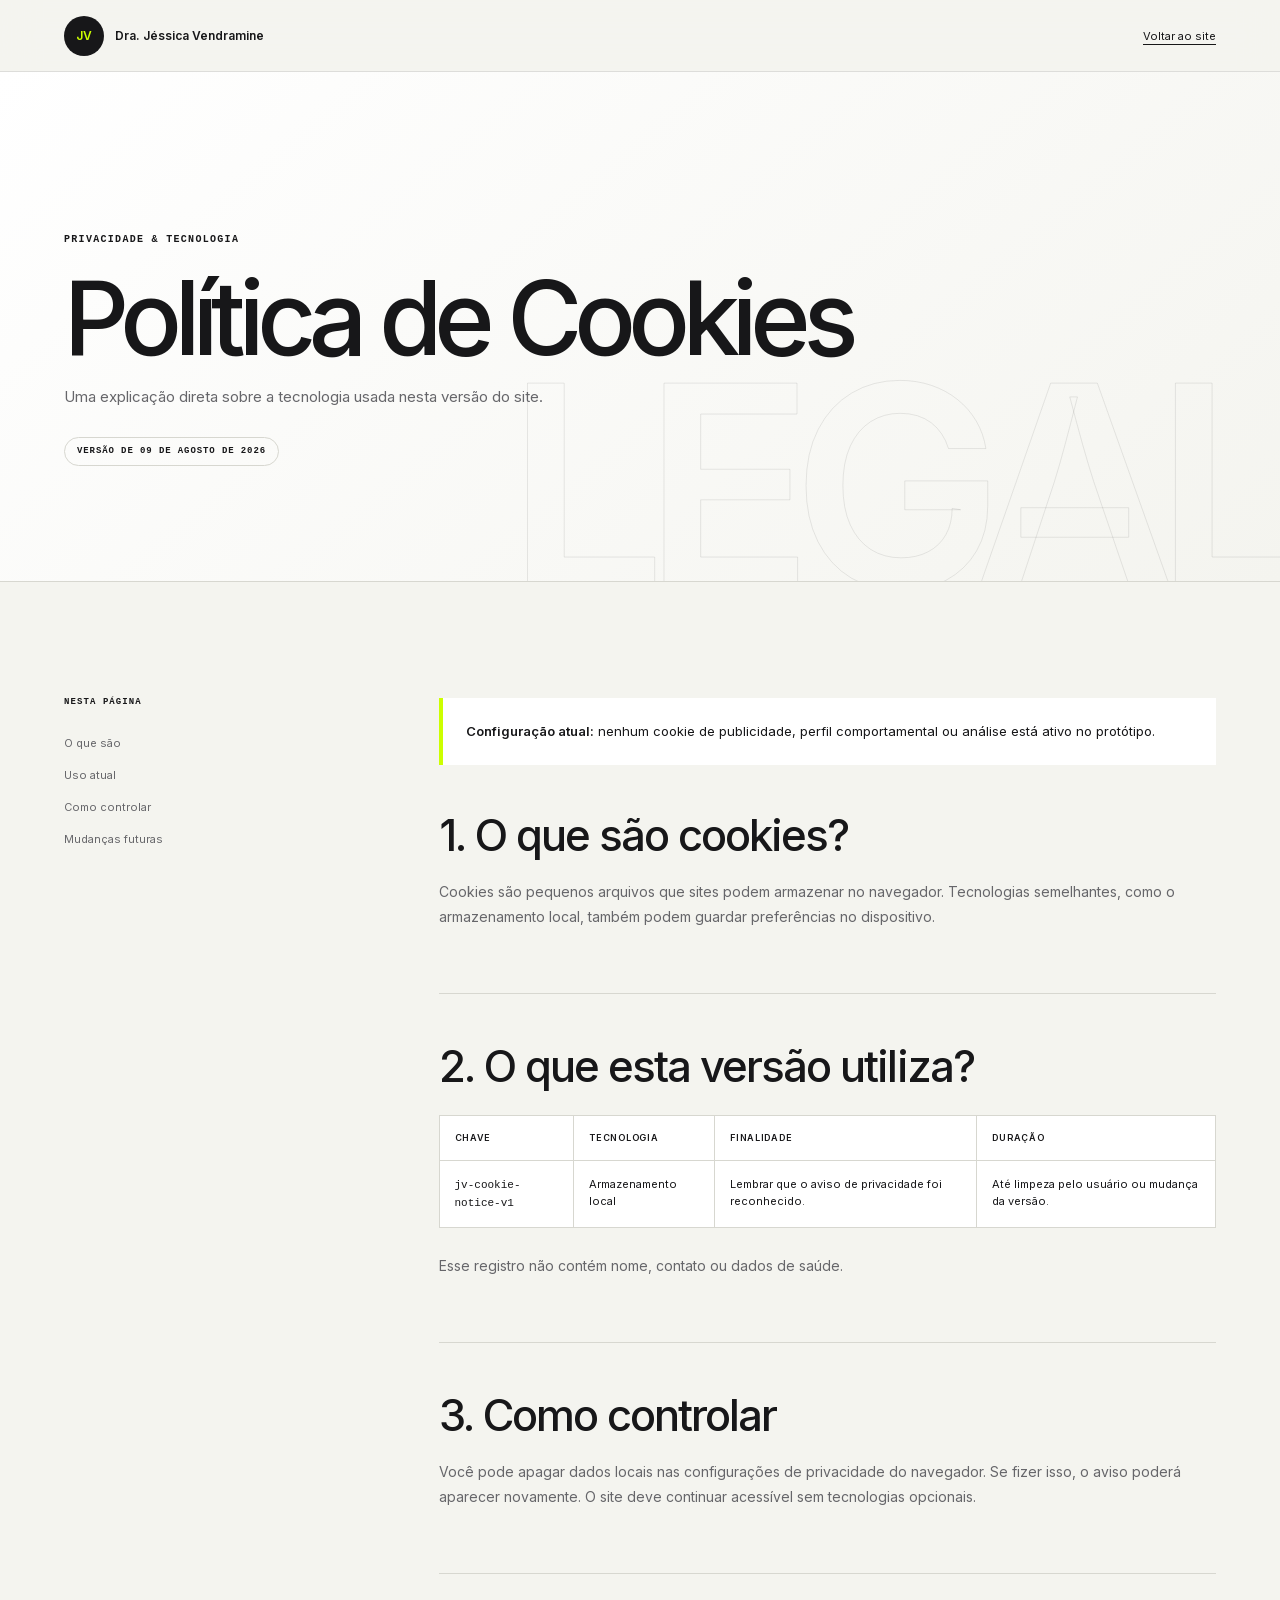
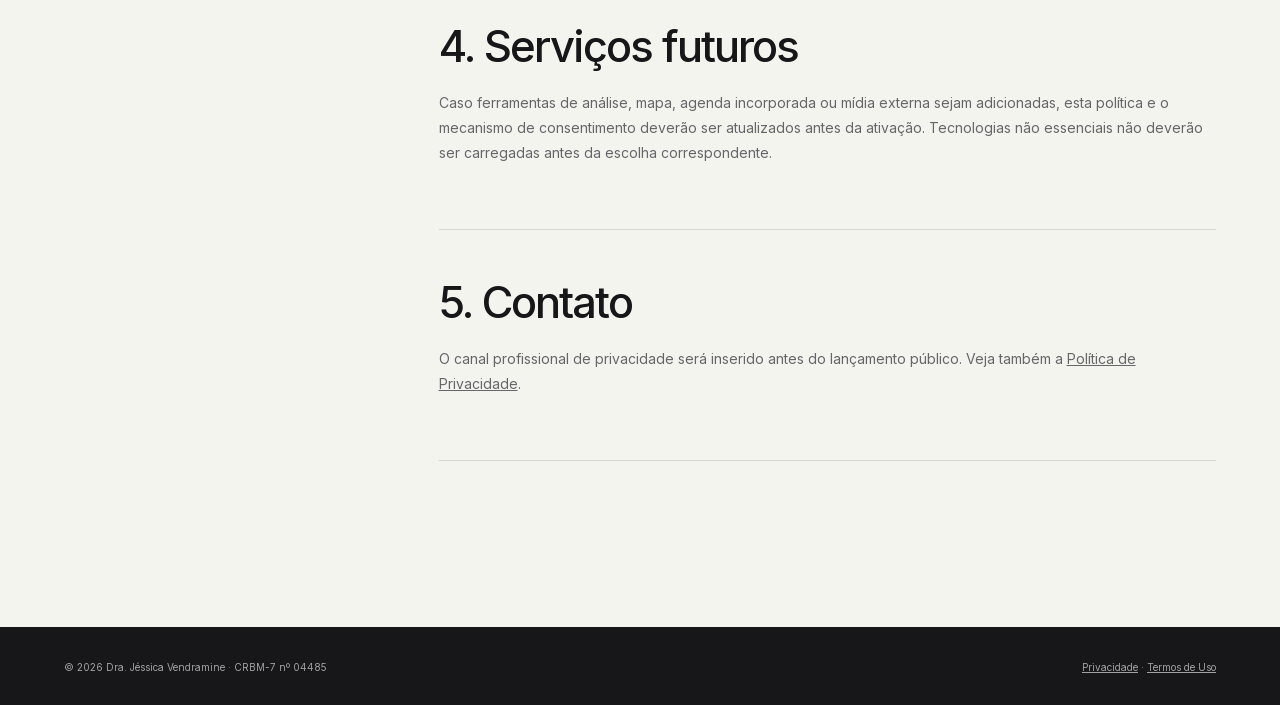
==== politica-de-cookies.html @ 3f8a2b16 "Primeira versão da landing page" ====
<!doctype html><html lang="pt-BR"><head><meta charset="utf-8"><meta name="viewport" content="width=device-width,initial-scale=1"><meta name="robots" content="index,follow"><title>Política de Cookies | Dra. Jéssica Vendramine</title><meta name="description" content="Política de Cookies do site da Dra. Jéssica Vendramine."><link rel="stylesheet" href="assets/templates/digital-architect.aura.build/assets/css2_19fd9cc6b396.css"><link rel="stylesheet" href="assets/legal.css"></head><body>
<nav class="legal-nav"><a class="legal-brand" href="index.html"><b>JV</b><span>Dra. Jéssica Vendramine</span></a><a href="index.html">Voltar ao site</a></nav><header class="legal-hero"><span class="eyebrow">Privacidade & tecnologia</span><h1>Política de Cookies</h1><p>Uma explicação direta sobre a tecnologia usada nesta versão do site.</p><span class="legal-date">Versão de 09 de agosto de 2026</span></header>
<main class="legal-layout"><aside class="legal-aside"><strong>Nesta página</strong><a href="#o-que-sao">O que são</a><a href="#uso-atual">Uso atual</a><a href="#controle">Como controlar</a><a href="#mudancas">Mudanças futuras</a></aside><article class="legal-content"><div class="legal-notice"><strong>Configuração atual:</strong> nenhum cookie de publicidade, perfil comportamental ou análise está ativo no protótipo.</div>
<section id="o-que-sao"><h2>1. O que são cookies?</h2><p>Cookies são pequenos arquivos que sites podem armazenar no navegador. Tecnologias semelhantes, como o armazenamento local, também podem guardar preferências no dispositivo.</p></section>
<section id="uso-atual"><h2>2. O que esta versão utiliza?</h2><table class="legal-table"><thead><tr><th>Chave</th><th>Tecnologia</th><th>Finalidade</th><th>Duração</th></tr></thead><tbody><tr><td><code>jv-cookie-notice-v1</code></td><td>Armazenamento local</td><td>Lembrar que o aviso de privacidade foi reconhecido.</td><td>Até limpeza pelo usuário ou mudança da versão.</td></tr></tbody></table><p>Esse registro não contém nome, contato ou dados de saúde.</p></section>
<section id="controle"><h2>3. Como controlar</h2><p>Você pode apagar dados locais nas configurações de privacidade do navegador. Se fizer isso, o aviso poderá aparecer novamente. O site deve continuar acessível sem tecnologias opcionais.</p></section>
<section id="mudancas"><h2>4. Serviços futuros</h2><p>Caso ferramentas de análise, mapa, agenda incorporada ou mídia externa sejam adicionadas, esta política e o mecanismo de consentimento deverão ser atualizados antes da ativação. Tecnologias não essenciais não deverão ser carregadas antes da escolha correspondente.</p></section>
<section><h2>5. Contato</h2><p>O canal profissional de privacidade será inserido antes do lançamento público. Veja também a <a href="politica-de-privacidade.html">Política de Privacidade</a>.</p></section></article></main><footer class="legal-footer"><span>© 2026 Dra. Jéssica Vendramine · CRBM-7 nº 04485</span><span><a href="politica-de-privacidade.html">Privacidade</a> · <a href="termos-de-uso.html">Termos de Uso</a></span></footer></body></html>
---- assets/templates/digital-architect.aura.build/assets/css2_19fd9cc6b396.css ----
/* cyrillic-ext */
@font-face {
  font-family: 'Inter';
  font-style: normal;
  font-weight: 300;
  font-display: swap;
  src: url("UcC73FwrK3iLTeHuS_nVMrMxCp50Sj_7249155f7a06.woff2") format('woff2');
  unicode-range: U+0460-052F, U+1C80-1C8A, U+20B4, U+2DE0-2DFF, U+A640-A69F, U+FE2E-FE2F;
}
/* cyrillic */
@font-face {
  font-family: 'Inter';
  font-style: normal;
  font-weight: 300;
  font-display: swap;
  src: url("UcC73FwrK3iLTeHuS_nVMrMxCp50Sj_e34c5f1bf15e.woff2") format('woff2');
  unicode-range: U+0301, U+0400-045F, U+0490-0491, U+04B0-04B1, U+2116;
}
/* greek-ext */
@font-face {
  font-family: 'Inter';
  font-style: normal;
  font-weight: 300;
  font-display: swap;
  src: url("UcC73FwrK3iLTeHuS_nVMrMxCp50Sj_6e1a6b2b96f4.woff2") format('woff2');
  unicode-range: U+1F00-1FFF;
}
/* greek */
@font-face {
  font-family: 'Inter';
  font-style: normal;
  font-weight: 300;
  font-display: swap;
  src: url("UcC73FwrK3iLTeHuS_nVMrMxCp50Sj_656bbed6cec3.woff2") format('woff2');
  unicode-range: U+0370-0377, U+037A-037F, U+0384-038A, U+038C, U+038E-03A1, U+03A3-03FF;
}
/* vietnamese */
@font-face {
  font-family: 'Inter';
  font-style: normal;
  font-weight: 300;
  font-display: swap;
  src: url("UcC73FwrK3iLTeHuS_nVMrMxCp50Sj_fc83e07548c4.woff2") format('woff2');
  unicode-range: U+0102-0103, U+0110-0111, U+0128-0129, U+0168-0169, U+01A0-01A1, U+01AF-01B0, U+0300-0301, U+0303-0304, U+0308-0309, U+0323, U+0329, U+1EA0-1EF9, U+20AB;
}
/* latin-ext */
@font-face {
  font-family: 'Inter';
  font-style: normal;
  font-weight: 300;
  font-display: swap;
  src: url("UcC73FwrK3iLTeHuS_nVMrMxCp50Sj_749a308406a6.woff2") format('woff2');
  unicode-range: U+0100-02BA, U+02BD-02C5, U+02C7-02CC, U+02CE-02D7, U+02DD-02FF, U+0304, U+0308, U+0329, U+1D00-1DBF, U+1E00-1E9F, U+1EF2-1EFF, U+2020, U+20A0-20AB, U+20AD-20C0, U+2113, U+2C60-2C7F, U+A720-A7FF;
}
/* latin */
@font-face {
  font-family: 'Inter';
  font-style: normal;
  font-weight: 300;
  font-display: swap;
  src: url("UcC73FwrK3iLTeHuS_nVMrMxCp50Sj_1ab1ad55902b.woff2") format('woff2');
  unicode-range: U+0000-00FF, U+0131, U+0152-0153, U+02BB-02BC, U+02C6, U+02DA, U+02DC, U+0304, U+0308, U+0329, U+2000-206F, U+20AC, U+2122, U+2191, U+2193, U+2212, U+2215, U+FEFF, U+FFFD;
}
/* cyrillic-ext */
@font-face {
  font-family: 'Inter';
  font-style: normal;
  font-weight: 400;
  font-display: swap;
  src: url("UcC73FwrK3iLTeHuS_nVMrMxCp50Sj_7249155f7a06.woff2") format('woff2');
  unicode-range: U+0460-052F, U+1C80-1C8A, U+20B4, U+2DE0-2DFF, U+A640-A69F, U+FE2E-FE2F;
}
/* cyrillic */
@font-face {
  font-family: 'Inter';
  font-style: normal;
  font-weight: 400;
  font-display: swap;
  src: url("UcC73FwrK3iLTeHuS_nVMrMxCp50Sj_e34c5f1bf15e.woff2") format('woff2');
  unicode-range: U+0301, U+0400-045F, U+0490-0491, U+04B0-04B1, U+2116;
}
/* greek-ext */
@font-face {
  font-family: 'Inter';
  font-style: normal;
  font-weight: 400;
  font-display: swap;
  src: url("UcC73FwrK3iLTeHuS_nVMrMxCp50Sj_6e1a6b2b96f4.woff2") format('woff2');
  unicode-range: U+1F00-1FFF;
}
/* greek */
@font-face {
  font-family: 'Inter';
  font-style: normal;
  font-weight: 400;
  font-display: swap;
  src: url("UcC73FwrK3iLTeHuS_nVMrMxCp50Sj_656bbed6cec3.woff2") format('woff2');
  unicode-range: U+0370-0377, U+037A-037F, U+0384-038A, U+038C, U+038E-03A1, U+03A3-03FF;
}
/* vietnamese */
@font-face {
  font-family: 'Inter';
  font-style: normal;
  font-weight: 400;
  font-display: swap;
  src: url("UcC73FwrK3iLTeHuS_nVMrMxCp50Sj_fc83e07548c4.woff2") format('woff2');
  unicode-range: U+0102-0103, U+0110-0111, U+0128-0129, U+0168-0169, U+01A0-01A1, U+01AF-01B0, U+0300-0301, U+0303-0304, U+0308-0309, U+0323, U+0329, U+1EA0-1EF9, U+20AB;
}
/* latin-ext */
@font-face {
  font-family: 'Inter';
  font-style: normal;
  font-weight: 400;
  font-display: swap;
  src: url("UcC73FwrK3iLTeHuS_nVMrMxCp50Sj_749a308406a6.woff2") format('woff2');
  unicode-range: U+0100-02BA, U+02BD-02C5, U+02C7-02CC, U+02CE-02D7, U+02DD-02FF, U+0304, U+0308, U+0329, U+1D00-1DBF, U+1E00-1E9F, U+1EF2-1EFF, U+2020, U+20A0-20AB, U+20AD-20C0, U+2113, U+2C60-2C7F, U+A720-A7FF;
}
/* latin */
@font-face {
  font-family: 'Inter';
  font-style: normal;
  font-weight: 400;
  font-display: swap;
  src: url("UcC73FwrK3iLTeHuS_nVMrMxCp50Sj_1ab1ad55902b.woff2") format('woff2');
  unicode-range: U+0000-00FF, U+0131, U+0152-0153, U+02BB-02BC, U+02C6, U+02DA, U+02DC, U+0304, U+0308, U+0329, U+2000-206F, U+20AC, U+2122, U+2191, U+2193, U+2212, U+2215, U+FEFF, U+FFFD;
}
/* cyrillic-ext */
@font-face {
  font-family: 'Inter';
  font-style: normal;
  font-weight: 500;
  font-display: swap;
  src: url("UcC73FwrK3iLTeHuS_nVMrMxCp50Sj_7249155f7a06.woff2") format('woff2');
  unicode-range: U+0460-052F, U+1C80-1C8A, U+20B4, U+2DE0-2DFF, U+A640-A69F, U+FE2E-FE2F;
}
/* cyrillic */
@font-face {
  font-family: 'Inter';
  font-style: normal;
  font-weight: 500;
  font-display: swap;
  src: url("UcC73FwrK3iLTeHuS_nVMrMxCp50Sj_e34c5f1bf15e.woff2") format('woff2');
  unicode-range: U+0301, U+0400-045F, U+0490-0491, U+04B0-04B1, U+2116;
}
/* greek-ext */
@font-face {
  font-family: 'Inter';
  font-style: normal;
  font-weight: 500;
  font-display: swap;
  src: url("UcC73FwrK3iLTeHuS_nVMrMxCp50Sj_6e1a6b2b96f4.woff2") format('woff2');
  unicode-range: U+1F00-1FFF;
}
/* greek */
@font-face {
  font-family: 'Inter';
  font-style: normal;
  font-weight: 500;
  font-display: swap;
  src: url("UcC73FwrK3iLTeHuS_nVMrMxCp50Sj_656bbed6cec3.woff2") format('woff2');
  unicode-range: U+0370-0377, U+037A-037F, U+0384-038A, U+038C, U+038E-03A1, U+03A3-03FF;
}
/* vietnamese */
@font-face {
  font-family: 'Inter';
  font-style: normal;
  font-weight: 500;
  font-display: swap;
  src: url("UcC73FwrK3iLTeHuS_nVMrMxCp50Sj_fc83e07548c4.woff2") format('woff2');
  unicode-range: U+0102-0103, U+0110-0111, U+0128-0129, U+0168-0169, U+01A0-01A1, U+01AF-01B0, U+0300-0301, U+0303-0304, U+0308-0309, U+0323, U+0329, U+1EA0-1EF9, U+20AB;
}
/* latin-ext */
@font-face {
  font-family: 'Inter';
  font-style: normal;
  font-weight: 500;
  font-display: swap;
  src: url("UcC73FwrK3iLTeHuS_nVMrMxCp50Sj_749a308406a6.woff2") format('woff2');
  unicode-range: U+0100-02BA, U+02BD-02C5, U+02C7-02CC, U+02CE-02D7, U+02DD-02FF, U+0304, U+0308, U+0329, U+1D00-1DBF, U+1E00-1E9F, U+1EF2-1EFF, U+2020, U+20A0-20AB, U+20AD-20C0, U+2113, U+2C60-2C7F, U+A720-A7FF;
}
/* latin */
@font-face {
  font-family: 'Inter';
  font-style: normal;
  font-weight: 500;
  font-display: swap;
  src: url("UcC73FwrK3iLTeHuS_nVMrMxCp50Sj_1ab1ad55902b.woff2") format('woff2');
  unicode-range: U+0000-00FF, U+0131, U+0152-0153, U+02BB-02BC, U+02C6, U+02DA, U+02DC, U+0304, U+0308, U+0329, U+2000-206F, U+20AC, U+2122, U+2191, U+2193, U+2212, U+2215, U+FEFF, U+FFFD;
}
/* cyrillic-ext */
@font-face {
  font-family: 'Inter';
  font-style: normal;
  font-weight: 600;
  font-display: swap;
  src: url("UcC73FwrK3iLTeHuS_nVMrMxCp50Sj_7249155f7a06.woff2") format('woff2');
  unicode-range: U+0460-052F, U+1C80-1C8A, U+20B4, U+2DE0-2DFF, U+A640-A69F, U+FE2E-FE2F;
}
/* cyrillic */
@font-face {
  font-family: 'Inter';
  font-style: normal;
  font-weight: 600;
  font-display: swap;
  src: url("UcC73FwrK3iLTeHuS_nVMrMxCp50Sj_e34c5f1bf15e.woff2") format('woff2');
  unicode-range: U+0301, U+0400-045F, U+0490-0491, U+04B0-04B1, U+2116;
}
/* greek-ext */
@font-face {
  font-family: 'Inter';
  font-style: normal;
  font-weight: 600;
  font-display: swap;
  src: url("UcC73FwrK3iLTeHuS_nVMrMxCp50Sj_6e1a6b2b96f4.woff2") format('woff2');
  unicode-range: U+1F00-1FFF;
}
/* greek */
@font-face {
  font-family: 'Inter';
  font-style: normal;
  font-weight: 600;
  font-display: swap;
  src: url("UcC73FwrK3iLTeHuS_nVMrMxCp50Sj_656bbed6cec3.woff2") format('woff2');
  unicode-range: U+0370-0377, U+037A-037F, U+0384-038A, U+038C, U+038E-03A1, U+03A3-03FF;
}
/* vietnamese */
@font-face {
  font-family: 'Inter';
  font-style: normal;
  font-weight: 600;
  font-display: swap;
  src: url("UcC73FwrK3iLTeHuS_nVMrMxCp50Sj_fc83e07548c4.woff2") format('woff2');
  unicode-range: U+0102-0103, U+0110-0111, U+0128-0129, U+0168-0169, U+01A0-01A1, U+01AF-01B0, U+0300-0301, U+0303-0304, U+0308-0309, U+0323, U+0329, U+1EA0-1EF9, U+20AB;
}
/* latin-ext */
@font-face {
  font-family: 'Inter';
  font-style: normal;
  font-weight: 600;
  font-display: swap;
  src: url("UcC73FwrK3iLTeHuS_nVMrMxCp50Sj_749a308406a6.woff2") format('woff2');
  unicode-range: U+0100-02BA, U+02BD-02C5, U+02C7-02CC, U+02CE-02D7, U+02DD-02FF, U+0304, U+0308, U+0329, U+1D00-1DBF, U+1E00-1E9F, U+1EF2-1EFF, U+2020, U+20A0-20AB, U+20AD-20C0, U+2113, U+2C60-2C7F, U+A720-A7FF;
}
/* latin */
@font-face {
  font-family: 'Inter';
  font-style: normal;
  font-weight: 600;
  font-display: swap;
  src: url("UcC73FwrK3iLTeHuS_nVMrMxCp50Sj_1ab1ad55902b.woff2") format('woff2');
  unicode-range: U+0000-00FF, U+0131, U+0152-0153, U+02BB-02BC, U+02C6, U+02DA, U+02DC, U+0304, U+0308, U+0329, U+2000-206F, U+20AC, U+2122, U+2191, U+2193, U+2212, U+2215, U+FEFF, U+FFFD;
}
---- assets/legal.css ----
:root{--paper:#f4f4ef;--white:#fff;--ink:#171719;--muted:#66666a;--line:#d7d7d0;--lime:#ccff00;--page-pad:clamp(20px,5vw,78px)}
*,*::before,*::after{box-sizing:border-box}html{background:var(--paper);scroll-behavior:smooth}body{margin:0;background:var(--paper);color:var(--ink);font-family:'Inter',Arial,Helvetica,sans-serif;-webkit-font-smoothing:antialiased}a{color:inherit}::selection{background:var(--ink);color:#fff}.legal-nav{position:sticky;z-index:10;top:0;display:flex;align-items:center;justify-content:space-between;gap:24px;min-height:72px;padding:0 var(--page-pad);border-bottom:1px solid rgba(23,23,25,.1);background:rgba(244,244,239,.88);backdrop-filter:blur(18px)}.legal-brand{display:flex;align-items:center;gap:11px;text-decoration:none}.legal-brand b{display:grid;place-items:center;width:40px;height:40px;border-radius:50%;background:var(--ink);color:var(--lime);font-size:12px}.legal-brand span{font-size:12px;font-weight:600}.legal-nav>a:last-child{font-size:11px;text-underline-offset:4px}.legal-hero{position:relative;overflow:hidden;padding:clamp(85px,12vw,170px) var(--page-pad) clamp(65px,9vw,120px);border-bottom:1px solid var(--line);background:linear-gradient(140deg,#fff,var(--paper))}.legal-hero::after{content:"LEGAL";position:absolute;right:-.04em;bottom:-.16em;color:transparent;-webkit-text-stroke:1px rgba(23,23,25,.09);font-size:22vw;font-weight:700;line-height:1;letter-spacing:-.08em}.eyebrow{position:relative;z-index:1;font:600 10px/1 ui-monospace,monospace;text-transform:uppercase;letter-spacing:.13em}.legal-hero h1{position:relative;z-index:1;max-width:980px;margin:28px 0 22px;font-size:clamp(48px,8vw,120px);font-weight:500;line-height:.86;letter-spacing:-.075em}.legal-hero p{position:relative;z-index:1;max-width:680px;margin:0;color:var(--muted);font-size:15px;line-height:1.7}.legal-date{display:inline-flex;margin-top:28px;padding:9px 12px;border:1px solid var(--line);border-radius:999px;font:600 9px/1 ui-monospace,monospace;text-transform:uppercase;letter-spacing:.1em}.legal-layout{display:grid;grid-template-columns:minmax(190px,.35fr) minmax(0,1fr);gap:clamp(40px,8vw,130px);max-width:1300px;margin:auto;padding:clamp(70px,9vw,130px) var(--page-pad)}.legal-aside{position:sticky;top:110px;align-self:start}.legal-aside strong{display:block;margin-bottom:20px;font:600 9px/1 ui-monospace,monospace;text-transform:uppercase;letter-spacing:.12em}.legal-aside a{display:block;padding:9px 0;color:var(--muted);font-size:11px;text-decoration:none}.legal-aside a:hover{color:var(--ink)}.legal-content{max-width:820px}.legal-notice{margin-bottom:48px;padding:23px;border-left:4px solid var(--lime);background:#fff;font-size:13px;line-height:1.65}.legal-content section{padding:0 0 50px;margin:0 0 50px;border-bottom:1px solid var(--line)}.legal-content h2{margin:0 0 20px;font-size:clamp(27px,3.4vw,44px);font-weight:500;line-height:1.05;letter-spacing:-.045em}.legal-content h3{margin:30px 0 12px;font-size:17px}.legal-content p,.legal-content li{color:var(--muted);font-size:14px;line-height:1.8}.legal-content strong{color:var(--ink)}.legal-content ul{padding-left:20px}.legal-table{width:100%;border-collapse:collapse;margin:25px 0;background:#fff}.legal-table th,.legal-table td{padding:15px;border:1px solid var(--line);text-align:left;vertical-align:top;font-size:11px;line-height:1.55}.legal-table th{font-size:9px;text-transform:uppercase;letter-spacing:.08em}.legal-footer{display:flex;justify-content:space-between;gap:22px;padding:34px var(--page-pad);background:var(--ink);color:#fff}.legal-footer span,.legal-footer a{color:rgba(255,255,255,.6);font-size:10px}.legal-footer a:hover{color:var(--lime)}
@media(max-width:760px){.legal-layout{grid-template-columns:1fr}.legal-aside{position:static;display:none}.legal-hero h1{font-size:52px}.legal-table{display:block;overflow:auto}.legal-footer{display:grid}}
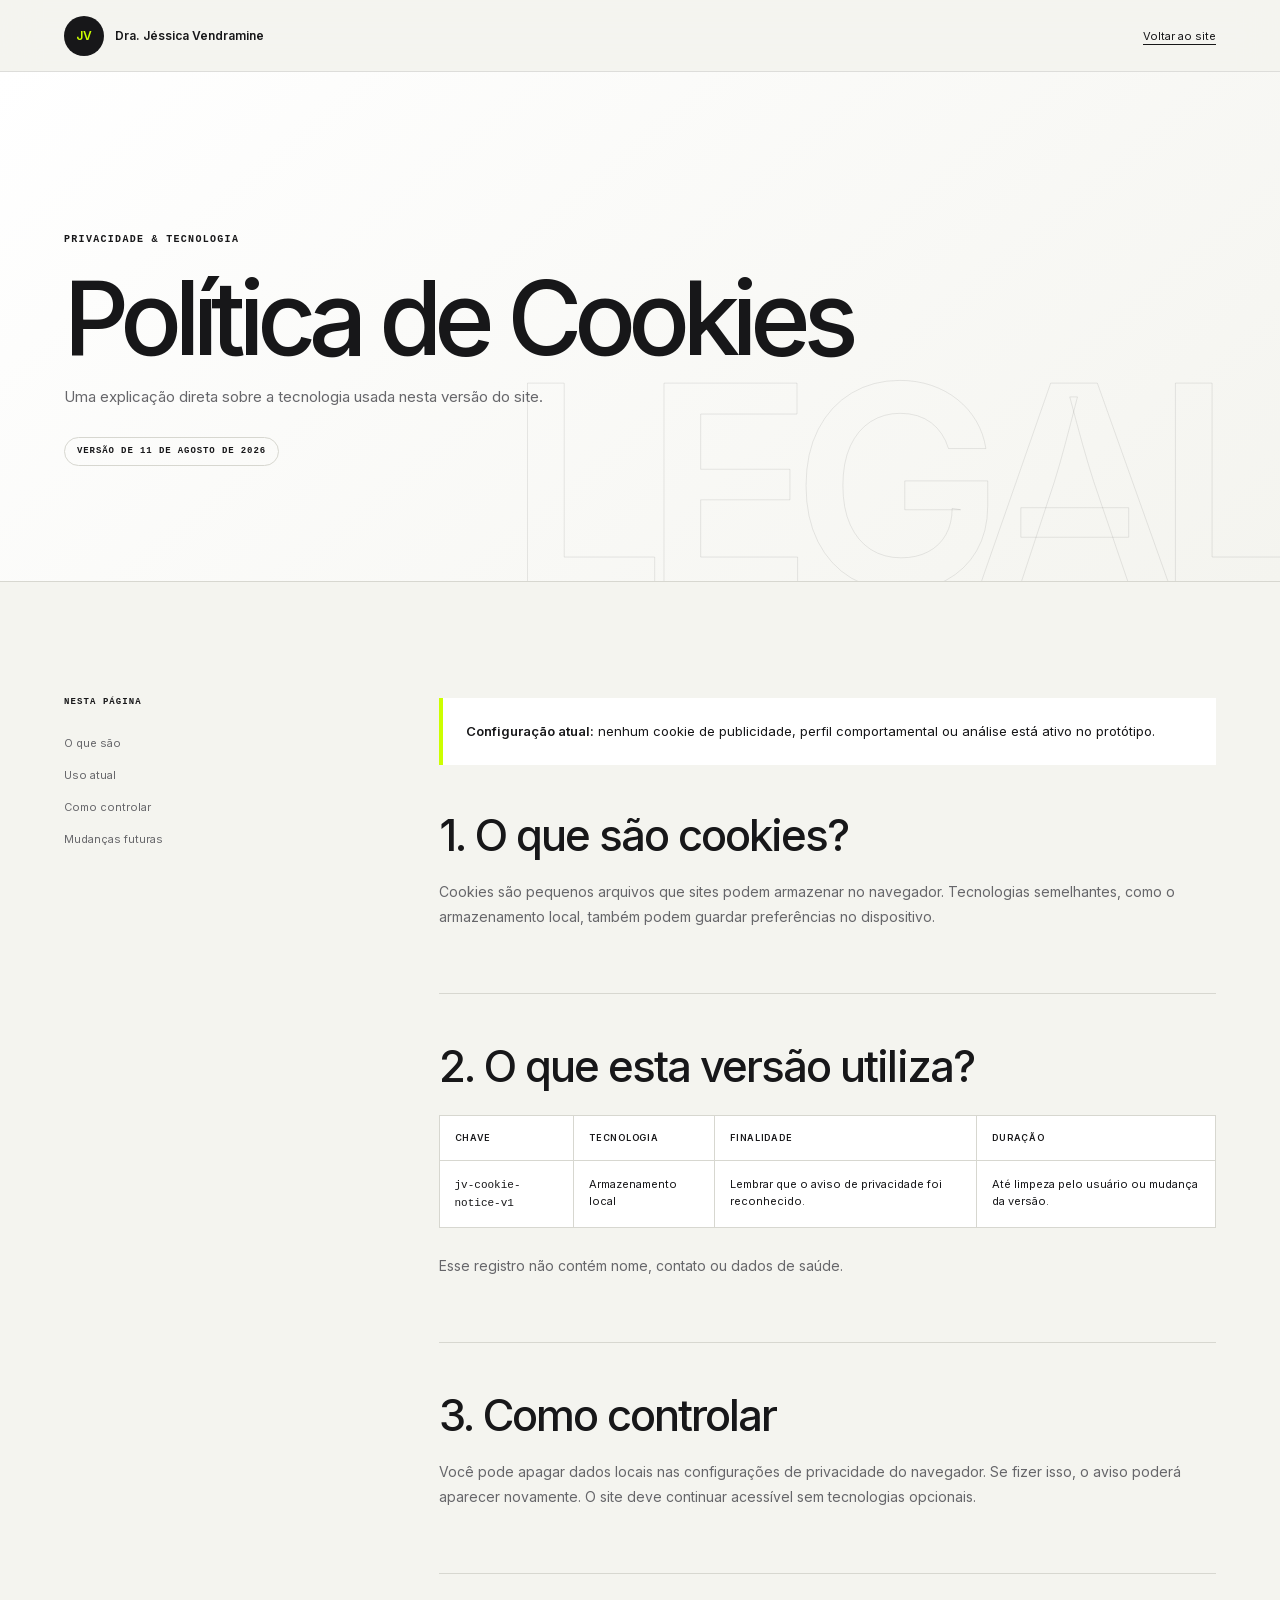
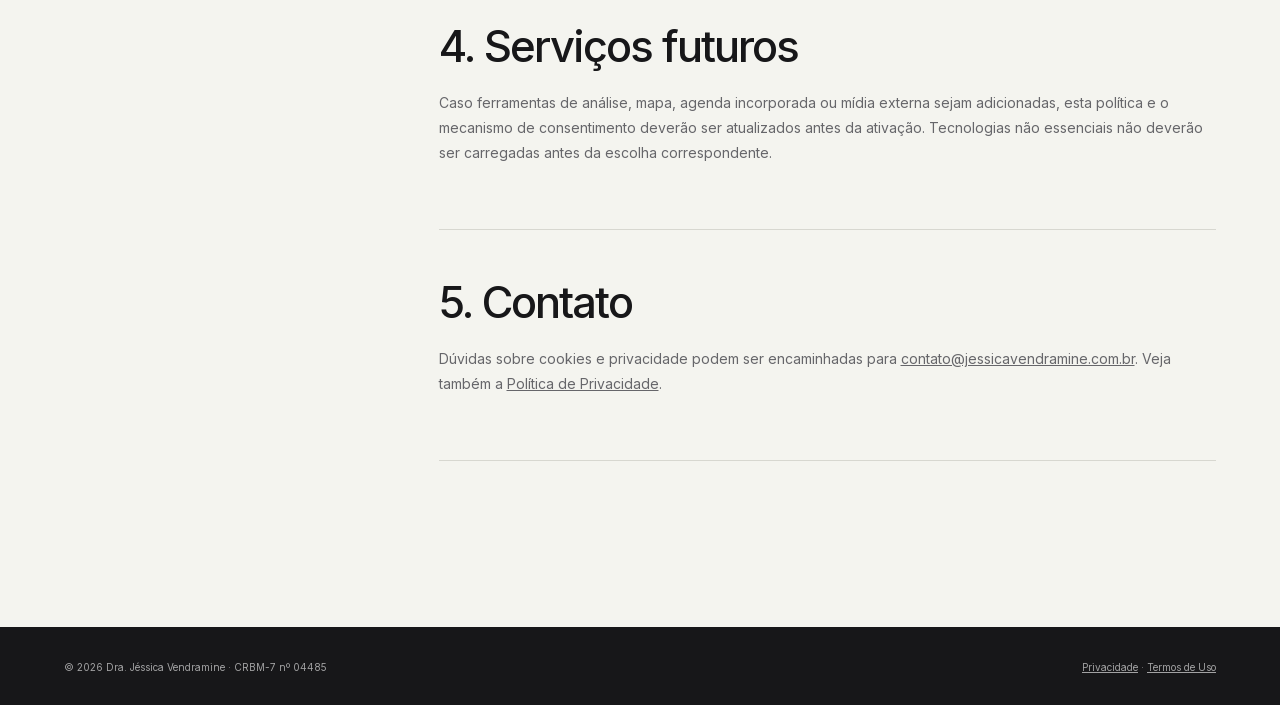
==== commit b2e46731: "Atualização" ====
--- a/politica-de-cookies.html
+++ b/politica-de-cookies.html
@@ -1,8 +1,8 @@
 <!doctype html><html lang="pt-BR"><head><meta charset="utf-8"><meta name="viewport" content="width=device-width,initial-scale=1"><meta name="robots" content="index,follow"><title>Política de Cookies | Dra. Jéssica Vendramine</title><meta name="description" content="Política de Cookies do site da Dra. Jéssica Vendramine."><link rel="stylesheet" href="assets/templates/digital-architect.aura.build/assets/css2_19fd9cc6b396.css"><link rel="stylesheet" href="assets/legal.css"></head><body>
-<nav class="legal-nav"><a class="legal-brand" href="index.html"><b>JV</b><span>Dra. Jéssica Vendramine</span></a><a href="index.html">Voltar ao site</a></nav><header class="legal-hero"><span class="eyebrow">Privacidade & tecnologia</span><h1>Política de Cookies</h1><p>Uma explicação direta sobre a tecnologia usada nesta versão do site.</p><span class="legal-date">Versão de 09 de agosto de 2026</span></header>
+<nav class="legal-nav"><a class="legal-brand" href="index.html"><b>JV</b><span>Dra. Jéssica Vendramine</span></a><a href="index.html">Voltar ao site</a></nav><header class="legal-hero"><span class="eyebrow">Privacidade & tecnologia</span><h1>Política de Cookies</h1><p>Uma explicação direta sobre a tecnologia usada nesta versão do site.</p><span class="legal-date">Versão de 11 de agosto de 2026</span></header>
 <main class="legal-layout"><aside class="legal-aside"><strong>Nesta página</strong><a href="#o-que-sao">O que são</a><a href="#uso-atual">Uso atual</a><a href="#controle">Como controlar</a><a href="#mudancas">Mudanças futuras</a></aside><article class="legal-content"><div class="legal-notice"><strong>Configuração atual:</strong> nenhum cookie de publicidade, perfil comportamental ou análise está ativo no protótipo.</div>
 <section id="o-que-sao"><h2>1. O que são cookies?</h2><p>Cookies são pequenos arquivos que sites podem armazenar no navegador. Tecnologias semelhantes, como o armazenamento local, também podem guardar preferências no dispositivo.</p></section>
 <section id="uso-atual"><h2>2. O que esta versão utiliza?</h2><table class="legal-table"><thead><tr><th>Chave</th><th>Tecnologia</th><th>Finalidade</th><th>Duração</th></tr></thead><tbody><tr><td><code>jv-cookie-notice-v1</code></td><td>Armazenamento local</td><td>Lembrar que o aviso de privacidade foi reconhecido.</td><td>Até limpeza pelo usuário ou mudança da versão.</td></tr></tbody></table><p>Esse registro não contém nome, contato ou dados de saúde.</p></section>
 <section id="controle"><h2>3. Como controlar</h2><p>Você pode apagar dados locais nas configurações de privacidade do navegador. Se fizer isso, o aviso poderá aparecer novamente. O site deve continuar acessível sem tecnologias opcionais.</p></section>
 <section id="mudancas"><h2>4. Serviços futuros</h2><p>Caso ferramentas de análise, mapa, agenda incorporada ou mídia externa sejam adicionadas, esta política e o mecanismo de consentimento deverão ser atualizados antes da ativação. Tecnologias não essenciais não deverão ser carregadas antes da escolha correspondente.</p></section>
-<section><h2>5. Contato</h2><p>O canal profissional de privacidade será inserido antes do lançamento público. Veja também a <a href="politica-de-privacidade.html">Política de Privacidade</a>.</p></section></article></main><footer class="legal-footer"><span>© 2026 Dra. Jéssica Vendramine · CRBM-7 nº 04485</span><span><a href="politica-de-privacidade.html">Privacidade</a> · <a href="termos-de-uso.html">Termos de Uso</a></span></footer></body></html>
+<section><h2>5. Contato</h2><p>Dúvidas sobre cookies e privacidade podem ser encaminhadas para <a href="mailto:contato@jessicavendramine.com.br">contato@jessicavendramine.com.br</a>. Veja também a <a href="politica-de-privacidade.html">Política de Privacidade</a>.</p></section></article></main><footer class="legal-footer"><span>© 2026 Dra. Jéssica Vendramine · CRBM-7 nº 04485</span><span><a href="politica-de-privacidade.html">Privacidade</a> · <a href="termos-de-uso.html">Termos de Uso</a></span></footer></body></html>
